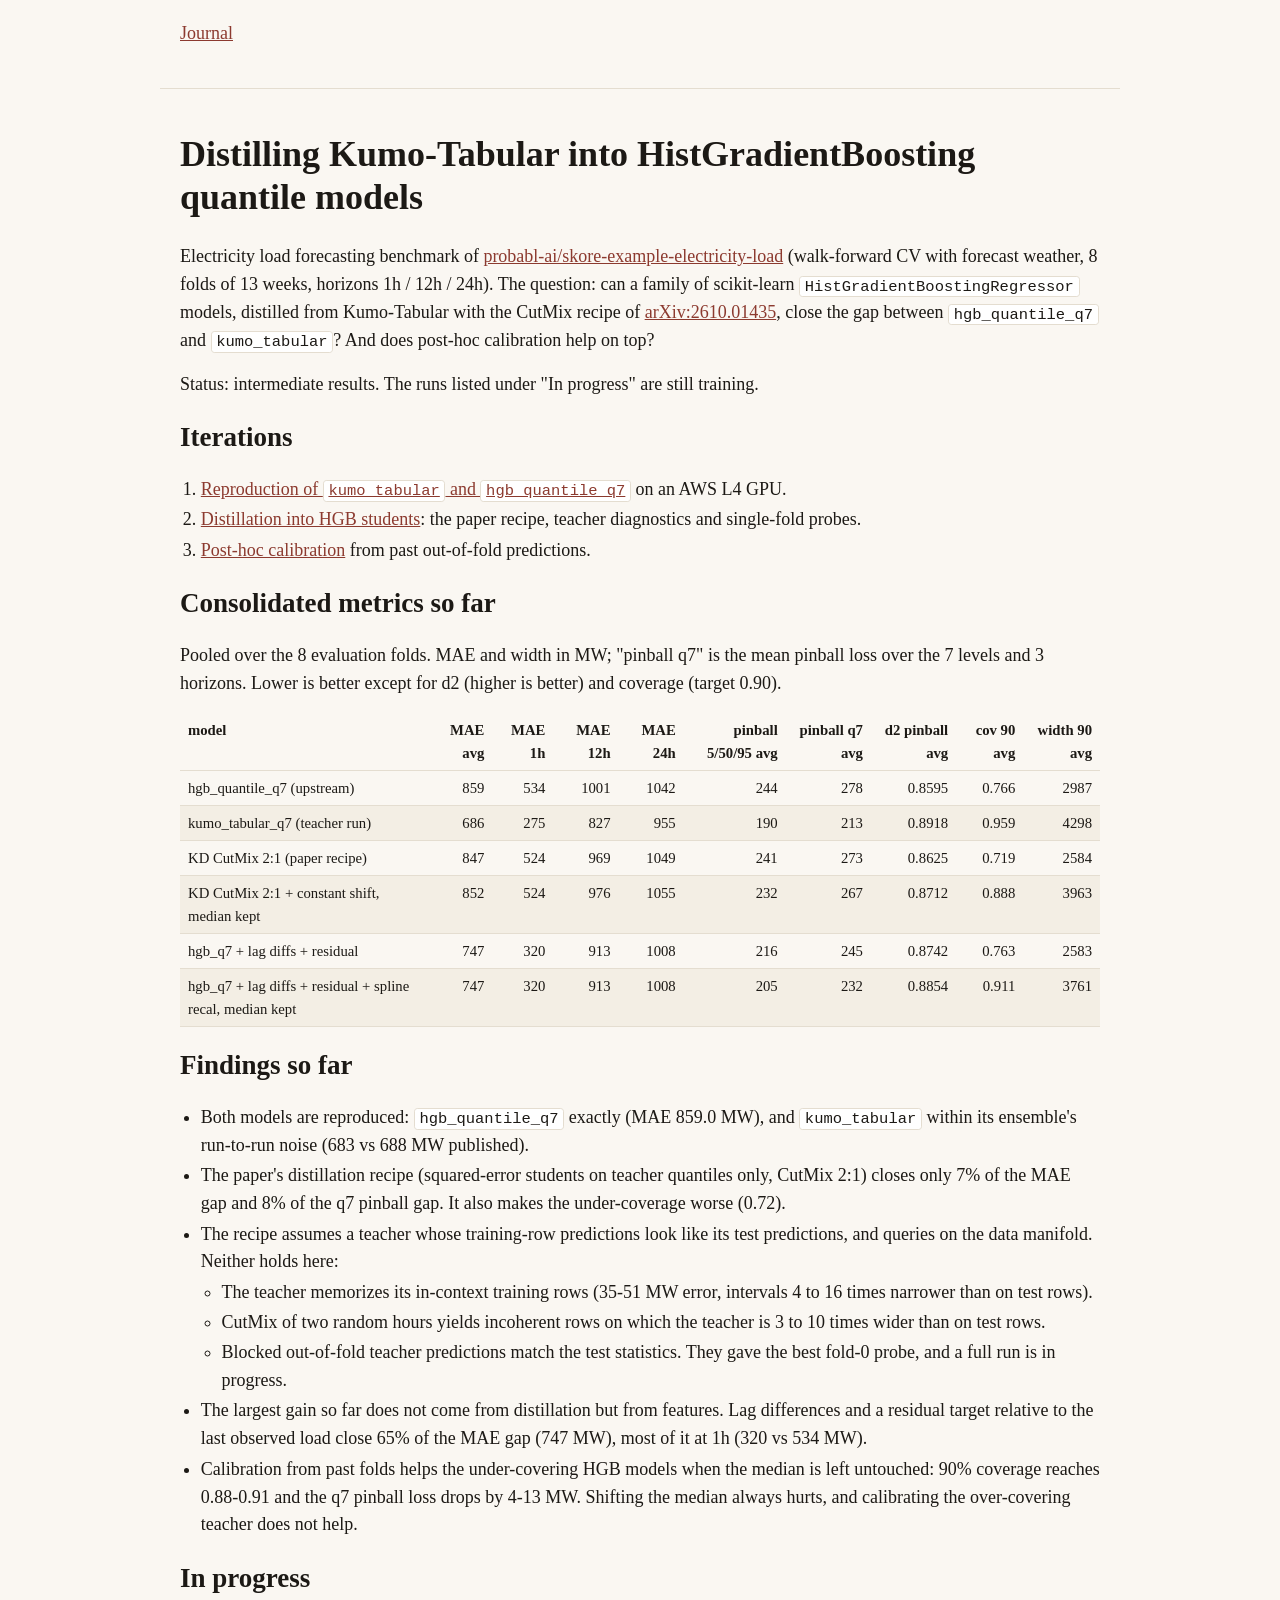
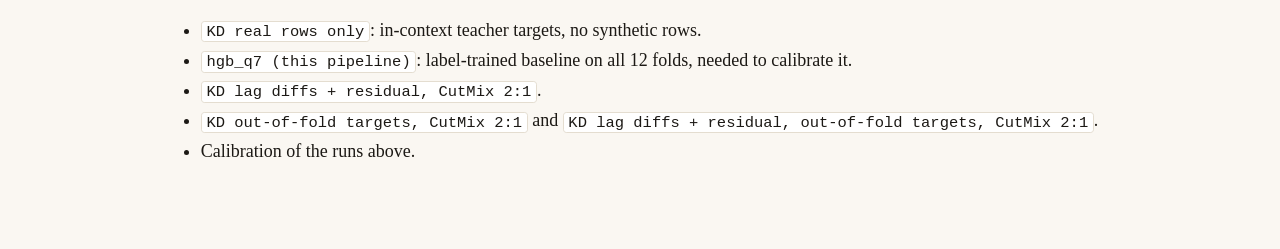
==== pr-21/index.html @ efc815a3 "Publish report for pull request #21" ====
<!DOCTYPE html>
<html lang="en">
<head>
<meta charset="utf-8" />
<meta name="viewport" content="width=device-width, initial-scale=1" />
<title>Distilling Kumo-Tabular into HistGradientBoosting quantile models</title>
<link rel="stylesheet" href="style.css" />
</head>
<body>
<header>
<nav>
<a href="index.html">Journal</a>

</nav>
</header>
<main>
<h1 id="distilling-kumo-tabular-into-histgradientboosting-quantile-models">Distilling Kumo-Tabular into HistGradientBoosting quantile models</h1>
<p>Electricity load forecasting benchmark of <a href="https://github.com/probabl-ai/skore-example-electricity-load">probabl-ai/skore-example-electricity-load</a> (walk-forward CV with forecast weather, 8 folds of 13 weeks, horizons 1h / 12h / 24h). The question: can a family of scikit-learn <code>HistGradientBoostingRegressor</code> models, distilled from Kumo-Tabular with the CutMix recipe of <a href="https://arxiv.org/html/2610.01435">arXiv:2610.01435</a>, close the gap between <code>hgb_quantile_q7</code> and <code>kumo_tabular</code>? And does post-hoc calibration help on top?</p>
<p>Status: intermediate results. The runs listed under "In progress" are still training.</p>
<h2 id="iterations">Iterations</h2>
<ol type="1">
<li><a href="01-reproduction/index.html">Reproduction of <code>kumo_tabular</code> and <code>hgb_quantile_q7</code></a> on an AWS L4 GPU.</li>
<li><a href="02-distillation/index.html">Distillation into HGB students</a>: the paper recipe, teacher diagnostics and single-fold probes.</li>
<li><a href="03-calibration/index.html">Post-hoc calibration</a> from past out-of-fold predictions.</li>
</ol>
<h2 id="consolidated-metrics-so-far">Consolidated metrics so far</h2>
<p>Pooled over the 8 evaluation folds. MAE and width in MW; "pinball q7" is the mean pinball loss over the 7 levels and 3 horizons. Lower is better except for d2 (higher is better) and coverage (target 0.90).</p>
<table>
<thead>
<tr class="header">
<th>model</th>
<th style="text-align: right;">MAE avg</th>
<th style="text-align: right;">MAE 1h</th>
<th style="text-align: right;">MAE 12h</th>
<th style="text-align: right;">MAE 24h</th>
<th style="text-align: right;">pinball 5/50/95 avg</th>
<th style="text-align: right;">pinball q7 avg</th>
<th style="text-align: right;">d2 pinball avg</th>
<th style="text-align: right;">cov 90 avg</th>
<th style="text-align: right;">width 90 avg</th>
</tr>
</thead>
<tbody>
<tr class="odd">
<td>hgb_quantile_q7 (upstream)</td>
<td style="text-align: right;">859</td>
<td style="text-align: right;">534</td>
<td style="text-align: right;">1001</td>
<td style="text-align: right;">1042</td>
<td style="text-align: right;">244</td>
<td style="text-align: right;">278</td>
<td style="text-align: right;">0.8595</td>
<td style="text-align: right;">0.766</td>
<td style="text-align: right;">2987</td>
</tr>
<tr class="even">
<td>kumo_tabular_q7 (teacher run)</td>
<td style="text-align: right;">686</td>
<td style="text-align: right;">275</td>
<td style="text-align: right;">827</td>
<td style="text-align: right;">955</td>
<td style="text-align: right;">190</td>
<td style="text-align: right;">213</td>
<td style="text-align: right;">0.8918</td>
<td style="text-align: right;">0.959</td>
<td style="text-align: right;">4298</td>
</tr>
<tr class="odd">
<td>KD CutMix 2:1 (paper recipe)</td>
<td style="text-align: right;">847</td>
<td style="text-align: right;">524</td>
<td style="text-align: right;">969</td>
<td style="text-align: right;">1049</td>
<td style="text-align: right;">241</td>
<td style="text-align: right;">273</td>
<td style="text-align: right;">0.8625</td>
<td style="text-align: right;">0.719</td>
<td style="text-align: right;">2584</td>
</tr>
<tr class="even">
<td>KD CutMix 2:1 + constant shift, median kept</td>
<td style="text-align: right;">852</td>
<td style="text-align: right;">524</td>
<td style="text-align: right;">976</td>
<td style="text-align: right;">1055</td>
<td style="text-align: right;">232</td>
<td style="text-align: right;">267</td>
<td style="text-align: right;">0.8712</td>
<td style="text-align: right;">0.888</td>
<td style="text-align: right;">3963</td>
</tr>
<tr class="odd">
<td>hgb_q7 + lag diffs + residual</td>
<td style="text-align: right;">747</td>
<td style="text-align: right;">320</td>
<td style="text-align: right;">913</td>
<td style="text-align: right;">1008</td>
<td style="text-align: right;">216</td>
<td style="text-align: right;">245</td>
<td style="text-align: right;">0.8742</td>
<td style="text-align: right;">0.763</td>
<td style="text-align: right;">2583</td>
</tr>
<tr class="even">
<td>hgb_q7 + lag diffs + residual + spline recal, median kept</td>
<td style="text-align: right;">747</td>
<td style="text-align: right;">320</td>
<td style="text-align: right;">913</td>
<td style="text-align: right;">1008</td>
<td style="text-align: right;">205</td>
<td style="text-align: right;">232</td>
<td style="text-align: right;">0.8854</td>
<td style="text-align: right;">0.911</td>
<td style="text-align: right;">3761</td>
</tr>
</tbody>
</table>
<h2 id="findings-so-far">Findings so far</h2>
<ul>
<li>Both models are reproduced: <code>hgb_quantile_q7</code> exactly (MAE 859.0 MW), and <code>kumo_tabular</code> within its ensemble's run-to-run noise (683 vs 688 MW published).</li>
<li>The paper's distillation recipe (squared-error students on teacher quantiles only, CutMix 2:1) closes only 7% of the MAE gap and 8% of the q7 pinball gap. It also makes the under-coverage worse (0.72).</li>
<li>The recipe assumes a teacher whose training-row predictions look like its test predictions, and queries on the data manifold. Neither holds here:
<ul>
<li>The teacher memorizes its in-context training rows (35-51 MW error, intervals 4 to 16 times narrower than on test rows).</li>
<li>CutMix of two random hours yields incoherent rows on which the teacher is 3 to 10 times wider than on test rows.</li>
<li>Blocked out-of-fold teacher predictions match the test statistics. They gave the best fold-0 probe, and a full run is in progress.</li>
</ul></li>
<li>The largest gain so far does not come from distillation but from features. Lag differences and a residual target relative to the last observed load close 65% of the MAE gap (747 MW), most of it at 1h (320 vs 534 MW).</li>
<li>Calibration from past folds helps the under-covering HGB models when the median is left untouched: 90% coverage reaches 0.88-0.91 and the q7 pinball loss drops by 4-13 MW. Shifting the median always hurts, and calibrating the over-covering teacher does not help.</li>
</ul>
<h2 id="in-progress">In progress</h2>
<ul>
<li><code>KD real rows only</code>: in-context teacher targets, no synthetic rows.</li>
<li><code>hgb_q7 (this pipeline)</code>: label-trained baseline on all 12 folds, needed to calibrate it.</li>
<li><code>KD lag diffs + residual, CutMix 2:1</code>.</li>
<li><code>KD out-of-fold targets, CutMix 2:1</code> and <code>KD lag diffs + residual, out-of-fold targets, CutMix 2:1</code>.</li>
<li>Calibration of the runs above.</li>
</ul>

</main>
</body>
</html>
---- pr-21/style.css ----
:root { color-scheme: light; --ink: #1c1915; --muted: #5c564c; --line: #e4ddd0; --paper: #faf7f2; --accent: #8c3a2f; }
body { margin: 0; font: 18px/1.55 "Iowan Old Style", Palatino, Georgia, serif; color: var(--ink); background: var(--paper); }
header, main { max-width: 920px; margin: 0 auto; padding: 1.25rem 1.25rem 2.5rem; }
header { border-bottom: 1px solid var(--line); }
a { color: var(--accent); }
nav a { margin-right: 1rem; }
h1, h2, h3, h4, h5, h6 { line-height: 1.2; }
p, ul, ol, blockquote, pre, div.sourceCode, table, hr, .footnotes { margin: 1rem 0; }
ul, ol { padding-left: 1.3rem; }
li { margin: 0.15rem 0; }
li > ul, li > ol { margin: 0.15rem 0; }
ul.task-list { list-style: none; padding-left: 0.2rem; }
ul.task-list input { margin-right: 0.4rem; }
blockquote { padding: 0.2rem 1rem; border-left: 3px solid var(--accent); color: var(--muted); }
table { border-collapse: collapse; width: 100%; font-size: 0.92rem; display: block; overflow-x: auto; }
th, td { border-bottom: 1px solid var(--line); text-align: left; padding: 0.35rem 0.5rem; vertical-align: top; }
tbody tr.even { background: #f3eee4; }
code { font-family: ui-monospace, SFMono-Regular, Menlo, Consolas, monospace; font-size: 0.86em; }
:not(pre) > code { background: #fff; border: 1px solid var(--line); padding: 0.05em 0.3em; border-radius: 0.2rem; }
pre { overflow-x: auto; padding: 0.8rem 1rem; background: #fff; border: 1px solid var(--line); }
div.sourceCode { overflow-x: auto; background: #fff; border: 1px solid var(--line); }
div.sourceCode pre { margin: 0; border: 0; background: transparent; }
div.sourceCode a { color: inherit; text-decoration: none; }
hr { border: 0; border-top: 1px solid var(--line); }
img { max-width: 100%; height: auto; }
figure { margin: 1rem 0; }
figcaption { color: var(--muted); font-size: 0.9rem; }
math[display="block"] { display: block; overflow-x: auto; margin: 1rem 0; }
sup { line-height: 0; }
.footnotes { color: var(--muted); font-size: 0.92rem; }
.footnote-back { text-decoration: none; }
.meta { color: var(--muted); }
dt { font-weight: 600; }
dd { margin: 0 0 0.6rem; }
del { color: var(--muted); }
code span.al { color: #ff0000; font-weight: bold; }
code span.an { color: #60a0b0; font-weight: bold; font-style: italic; }
code span.at { color: #7d9029; }
code span.bn { color: #40a070; }
code span.bu { color: #008000; }
code span.cf { color: #007020; font-weight: bold; }
code span.ch { color: #4070a0; }
code span.cn { color: #880000; }
code span.co { color: #60a0b0; font-style: italic; }
code span.cv { color: #60a0b0; font-weight: bold; font-style: italic; }
code span.do { color: #ba2121; font-style: italic; }
code span.dt { color: #902000; }
code span.dv { color: #40a070; }
code span.er { color: #ff0000; font-weight: bold; }
code span.fl { color: #40a070; }
code span.fu { color: #06287e; }
code span.im { color: #008000; font-weight: bold; }
code span.in { color: #60a0b0; font-weight: bold; font-style: italic; }
code span.kw { color: #007020; font-weight: bold; }
code span.op { color: #666666; }
code span.ot { color: #007020; }
code span.pp { color: #bc7a00; }
code span.sc { color: #4070a0; }
code span.ss { color: #bb6688; }
code span.st { color: #4070a0; }
code span.va { color: #19177c; }
code span.vs { color: #4070a0; }
code span.wa { color: #60a0b0; font-weight: bold; font-style: italic; }
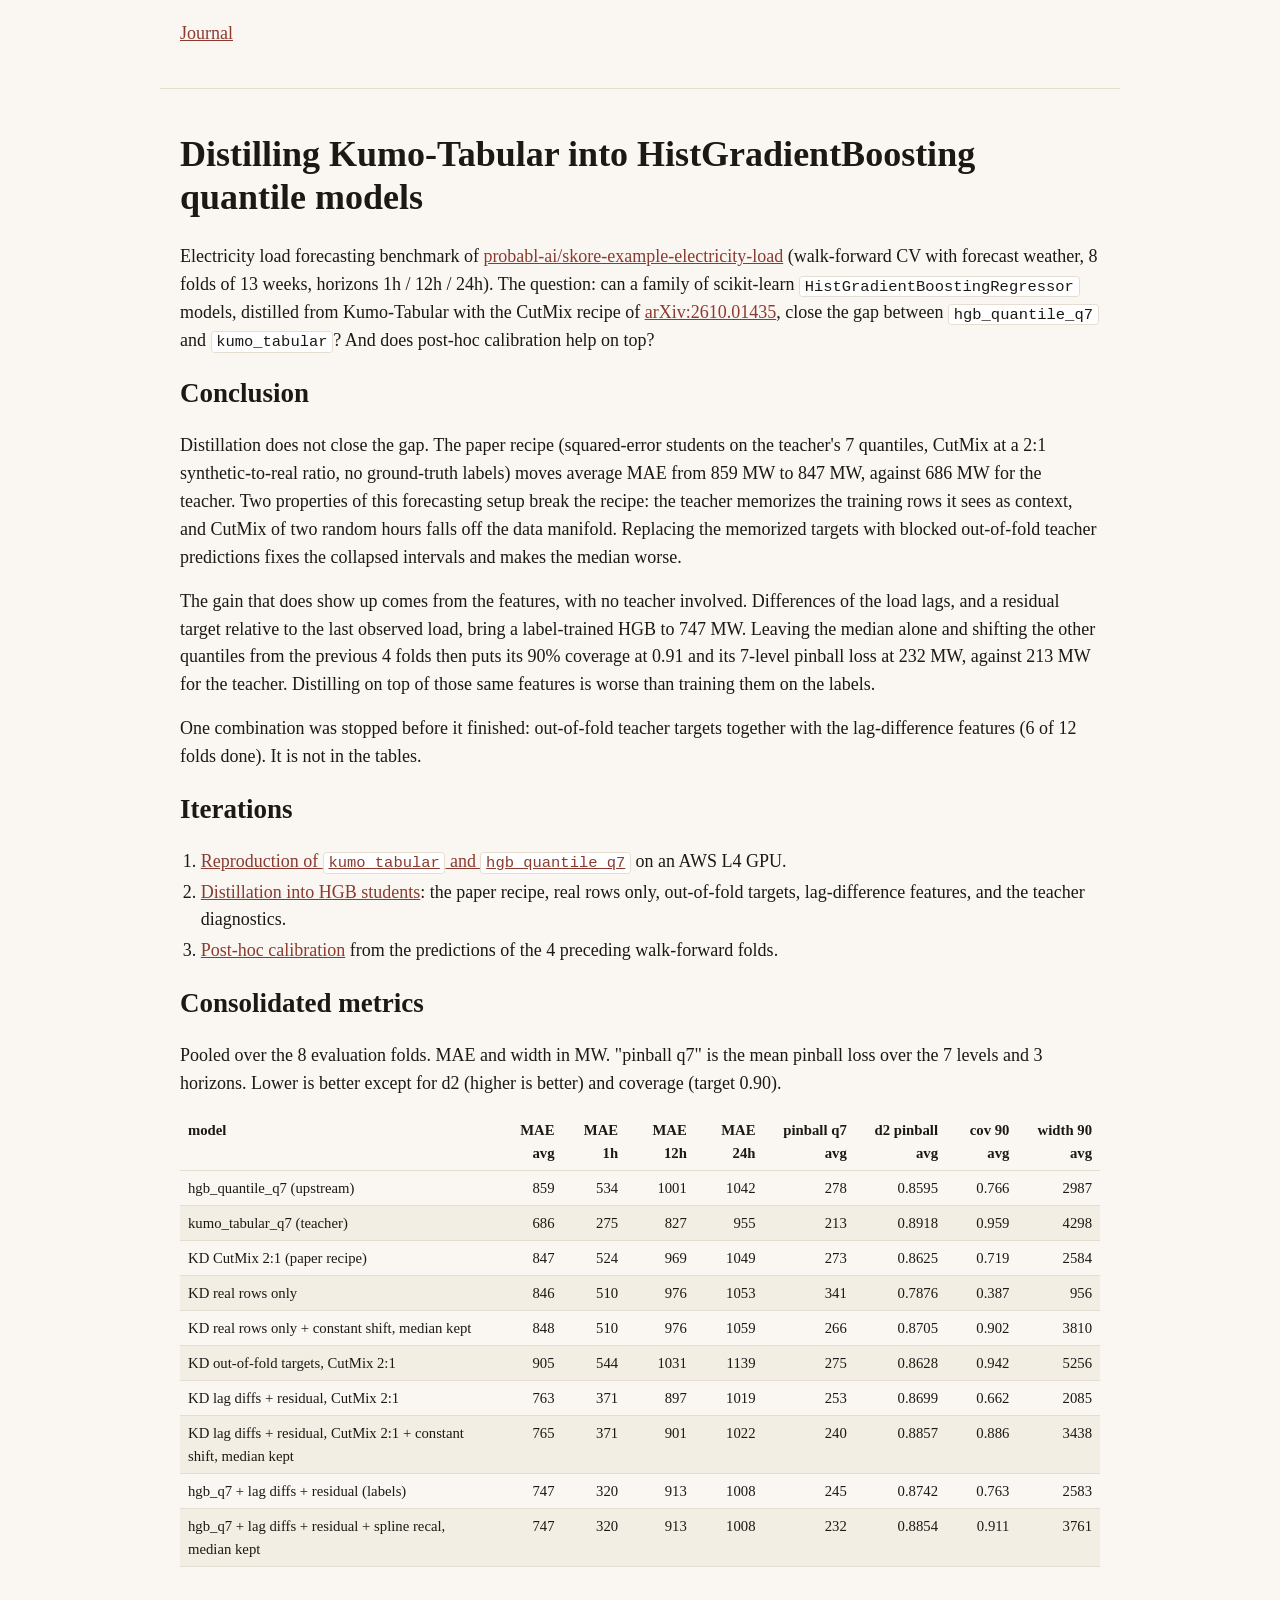
==== commit a0ca44d6: "Publish report for pull request #21" ====
--- a/pr-21/index.html
+++ b/pr-21/index.html
@@ -16,15 +16,18 @@
 <main>
 <h1 id="distilling-kumo-tabular-into-histgradientboosting-quantile-models">Distilling Kumo-Tabular into HistGradientBoosting quantile models</h1>
 <p>Electricity load forecasting benchmark of <a href="https://github.com/probabl-ai/skore-example-electricity-load">probabl-ai/skore-example-electricity-load</a> (walk-forward CV with forecast weather, 8 folds of 13 weeks, horizons 1h / 12h / 24h). The question: can a family of scikit-learn <code>HistGradientBoostingRegressor</code> models, distilled from Kumo-Tabular with the CutMix recipe of <a href="https://arxiv.org/html/2610.01435">arXiv:2610.01435</a>, close the gap between <code>hgb_quantile_q7</code> and <code>kumo_tabular</code>? And does post-hoc calibration help on top?</p>
-<p>Status: intermediate results. The runs listed under "In progress" are still training.</p>
+<h2 id="conclusion">Conclusion</h2>
+<p>Distillation does not close the gap. The paper recipe (squared-error students on the teacher's 7 quantiles, CutMix at a 2:1 synthetic-to-real ratio, no ground-truth labels) moves average MAE from 859 MW to 847 MW, against 686 MW for the teacher. Two properties of this forecasting setup break the recipe: the teacher memorizes the training rows it sees as context, and CutMix of two random hours falls off the data manifold. Replacing the memorized targets with blocked out-of-fold teacher predictions fixes the collapsed intervals and makes the median worse.</p>
+<p>The gain that does show up comes from the features, with no teacher involved. Differences of the load lags, and a residual target relative to the last observed load, bring a label-trained HGB to 747 MW. Leaving the median alone and shifting the other quantiles from the previous 4 folds then puts its 90% coverage at 0.91 and its 7-level pinball loss at 232 MW, against 213 MW for the teacher. Distilling on top of those same features is worse than training them on the labels.</p>
+<p>One combination was stopped before it finished: out-of-fold teacher targets together with the lag-difference features (6 of 12 folds done). It is not in the tables.</p>
 <h2 id="iterations">Iterations</h2>
 <ol type="1">
 <li><a href="01-reproduction/index.html">Reproduction of <code>kumo_tabular</code> and <code>hgb_quantile_q7</code></a> on an AWS L4 GPU.</li>
-<li><a href="02-distillation/index.html">Distillation into HGB students</a>: the paper recipe, teacher diagnostics and single-fold probes.</li>
-<li><a href="03-calibration/index.html">Post-hoc calibration</a> from past out-of-fold predictions.</li>
+<li><a href="02-distillation/index.html">Distillation into HGB students</a>: the paper recipe, real rows only, out-of-fold targets, lag-difference features, and the teacher diagnostics.</li>
+<li><a href="03-calibration/index.html">Post-hoc calibration</a> from the predictions of the 4 preceding walk-forward folds.</li>
 </ol>
-<h2 id="consolidated-metrics-so-far">Consolidated metrics so far</h2>
-<p>Pooled over the 8 evaluation folds. MAE and width in MW; "pinball q7" is the mean pinball loss over the 7 levels and 3 horizons. Lower is better except for d2 (higher is better) and coverage (target 0.90).</p>
+<h2 id="consolidated-metrics">Consolidated metrics</h2>
+<p>Pooled over the 8 evaluation folds. MAE and width in MW. "pinball q7" is the mean pinball loss over the 7 levels and 3 horizons. Lower is better except for d2 (higher is better) and coverage (target 0.90).</p>
 <table>
 <thead>
 <tr class="header">
@@ -33,7 +36,6 @@
 <th style="text-align: right;">MAE 1h</th>
 <th style="text-align: right;">MAE 12h</th>
 <th style="text-align: right;">MAE 24h</th>
-<th style="text-align: right;">pinball 5/50/95 avg</th>
 <th style="text-align: right;">pinball q7 avg</th>
 <th style="text-align: right;">d2 pinball avg</th>
 <th style="text-align: right;">cov 90 avg</th>
@@ -47,19 +49,17 @@
 <td style="text-align: right;">534</td>
 <td style="text-align: right;">1001</td>
 <td style="text-align: right;">1042</td>
-<td style="text-align: right;">244</td>
 <td style="text-align: right;">278</td>
 <td style="text-align: right;">0.8595</td>
 <td style="text-align: right;">0.766</td>
 <td style="text-align: right;">2987</td>
 </tr>
 <tr class="even">
-<td>kumo_tabular_q7 (teacher run)</td>
+<td>kumo_tabular_q7 (teacher)</td>
 <td style="text-align: right;">686</td>
 <td style="text-align: right;">275</td>
 <td style="text-align: right;">827</td>
 <td style="text-align: right;">955</td>
-<td style="text-align: right;">190</td>
 <td style="text-align: right;">213</td>
 <td style="text-align: right;">0.8918</td>
 <td style="text-align: right;">0.959</td>
@@ -71,31 +71,72 @@
 <td style="text-align: right;">524</td>
 <td style="text-align: right;">969</td>
 <td style="text-align: right;">1049</td>
-<td style="text-align: right;">241</td>
 <td style="text-align: right;">273</td>
 <td style="text-align: right;">0.8625</td>
 <td style="text-align: right;">0.719</td>
 <td style="text-align: right;">2584</td>
 </tr>
 <tr class="even">
-<td>KD CutMix 2:1 + constant shift, median kept</td>
-<td style="text-align: right;">852</td>
-<td style="text-align: right;">524</td>
+<td>KD real rows only</td>
+<td style="text-align: right;">846</td>
+<td style="text-align: right;">510</td>
 <td style="text-align: right;">976</td>
-<td style="text-align: right;">1055</td>
-<td style="text-align: right;">232</td>
-<td style="text-align: right;">267</td>
-<td style="text-align: right;">0.8712</td>
-<td style="text-align: right;">0.888</td>
-<td style="text-align: right;">3963</td>
+<td style="text-align: right;">1053</td>
+<td style="text-align: right;">341</td>
+<td style="text-align: right;">0.7876</td>
+<td style="text-align: right;">0.387</td>
+<td style="text-align: right;">956</td>
 </tr>
 <tr class="odd">
-<td>hgb_q7 + lag diffs + residual</td>
+<td>KD real rows only + constant shift, median kept</td>
+<td style="text-align: right;">848</td>
+<td style="text-align: right;">510</td>
+<td style="text-align: right;">976</td>
+<td style="text-align: right;">1059</td>
+<td style="text-align: right;">266</td>
+<td style="text-align: right;">0.8705</td>
+<td style="text-align: right;">0.902</td>
+<td style="text-align: right;">3810</td>
+</tr>
+<tr class="even">
+<td>KD out-of-fold targets, CutMix 2:1</td>
+<td style="text-align: right;">905</td>
+<td style="text-align: right;">544</td>
+<td style="text-align: right;">1031</td>
+<td style="text-align: right;">1139</td>
+<td style="text-align: right;">275</td>
+<td style="text-align: right;">0.8628</td>
+<td style="text-align: right;">0.942</td>
+<td style="text-align: right;">5256</td>
+</tr>
+<tr class="odd">
+<td>KD lag diffs + residual, CutMix 2:1</td>
+<td style="text-align: right;">763</td>
+<td style="text-align: right;">371</td>
+<td style="text-align: right;">897</td>
+<td style="text-align: right;">1019</td>
+<td style="text-align: right;">253</td>
+<td style="text-align: right;">0.8699</td>
+<td style="text-align: right;">0.662</td>
+<td style="text-align: right;">2085</td>
+</tr>
+<tr class="even">
+<td>KD lag diffs + residual, CutMix 2:1 + constant shift, median kept</td>
+<td style="text-align: right;">765</td>
+<td style="text-align: right;">371</td>
+<td style="text-align: right;">901</td>
+<td style="text-align: right;">1022</td>
+<td style="text-align: right;">240</td>
+<td style="text-align: right;">0.8857</td>
+<td style="text-align: right;">0.886</td>
+<td style="text-align: right;">3438</td>
+</tr>
+<tr class="odd">
+<td>hgb_q7 + lag diffs + residual (labels)</td>
 <td style="text-align: right;">747</td>
 <td style="text-align: right;">320</td>
 <td style="text-align: right;">913</td>
 <td style="text-align: right;">1008</td>
-<td style="text-align: right;">216</td>
 <td style="text-align: right;">245</td>
 <td style="text-align: right;">0.8742</td>
 <td style="text-align: right;">0.763</td>
@@ -107,7 +148,6 @@
 <td style="text-align: right;">320</td>
 <td style="text-align: right;">913</td>
 <td style="text-align: right;">1008</td>
-<td style="text-align: right;">205</td>
 <td style="text-align: right;">232</td>
 <td style="text-align: right;">0.8854</td>
 <td style="text-align: right;">0.911</td>
@@ -115,27 +155,6 @@
 </tr>
 </tbody>
 </table>
-<h2 id="findings-so-far">Findings so far</h2>
-<ul>
-<li>Both models are reproduced: <code>hgb_quantile_q7</code> exactly (MAE 859.0 MW), and <code>kumo_tabular</code> within its ensemble's run-to-run noise (683 vs 688 MW published).</li>
-<li>The paper's distillation recipe (squared-error students on teacher quantiles only, CutMix 2:1) closes only 7% of the MAE gap and 8% of the q7 pinball gap. It also makes the under-coverage worse (0.72).</li>
-<li>The recipe assumes a teacher whose training-row predictions look like its test predictions, and queries on the data manifold. Neither holds here:
-<ul>
-<li>The teacher memorizes its in-context training rows (35-51 MW error, intervals 4 to 16 times narrower than on test rows).</li>
-<li>CutMix of two random hours yields incoherent rows on which the teacher is 3 to 10 times wider than on test rows.</li>
-<li>Blocked out-of-fold teacher predictions match the test statistics. They gave the best fold-0 probe, and a full run is in progress.</li>
-</ul></li>
-<li>The largest gain so far does not come from distillation but from features. Lag differences and a residual target relative to the last observed load close 65% of the MAE gap (747 MW), most of it at 1h (320 vs 534 MW).</li>
-<li>Calibration from past folds helps the under-covering HGB models when the median is left untouched: 90% coverage reaches 0.88-0.91 and the q7 pinball loss drops by 4-13 MW. Shifting the median always hurts, and calibrating the over-covering teacher does not help.</li>
-</ul>
-<h2 id="in-progress">In progress</h2>
-<ul>
-<li><code>KD real rows only</code>: in-context teacher targets, no synthetic rows.</li>
-<li><code>hgb_q7 (this pipeline)</code>: label-trained baseline on all 12 folds, needed to calibrate it.</li>
-<li><code>KD lag diffs + residual, CutMix 2:1</code>.</li>
-<li><code>KD out-of-fold targets, CutMix 2:1</code> and <code>KD lag diffs + residual, out-of-fold targets, CutMix 2:1</code>.</li>
-<li>Calibration of the runs above.</li>
-</ul>
 
 </main>
 </body>
